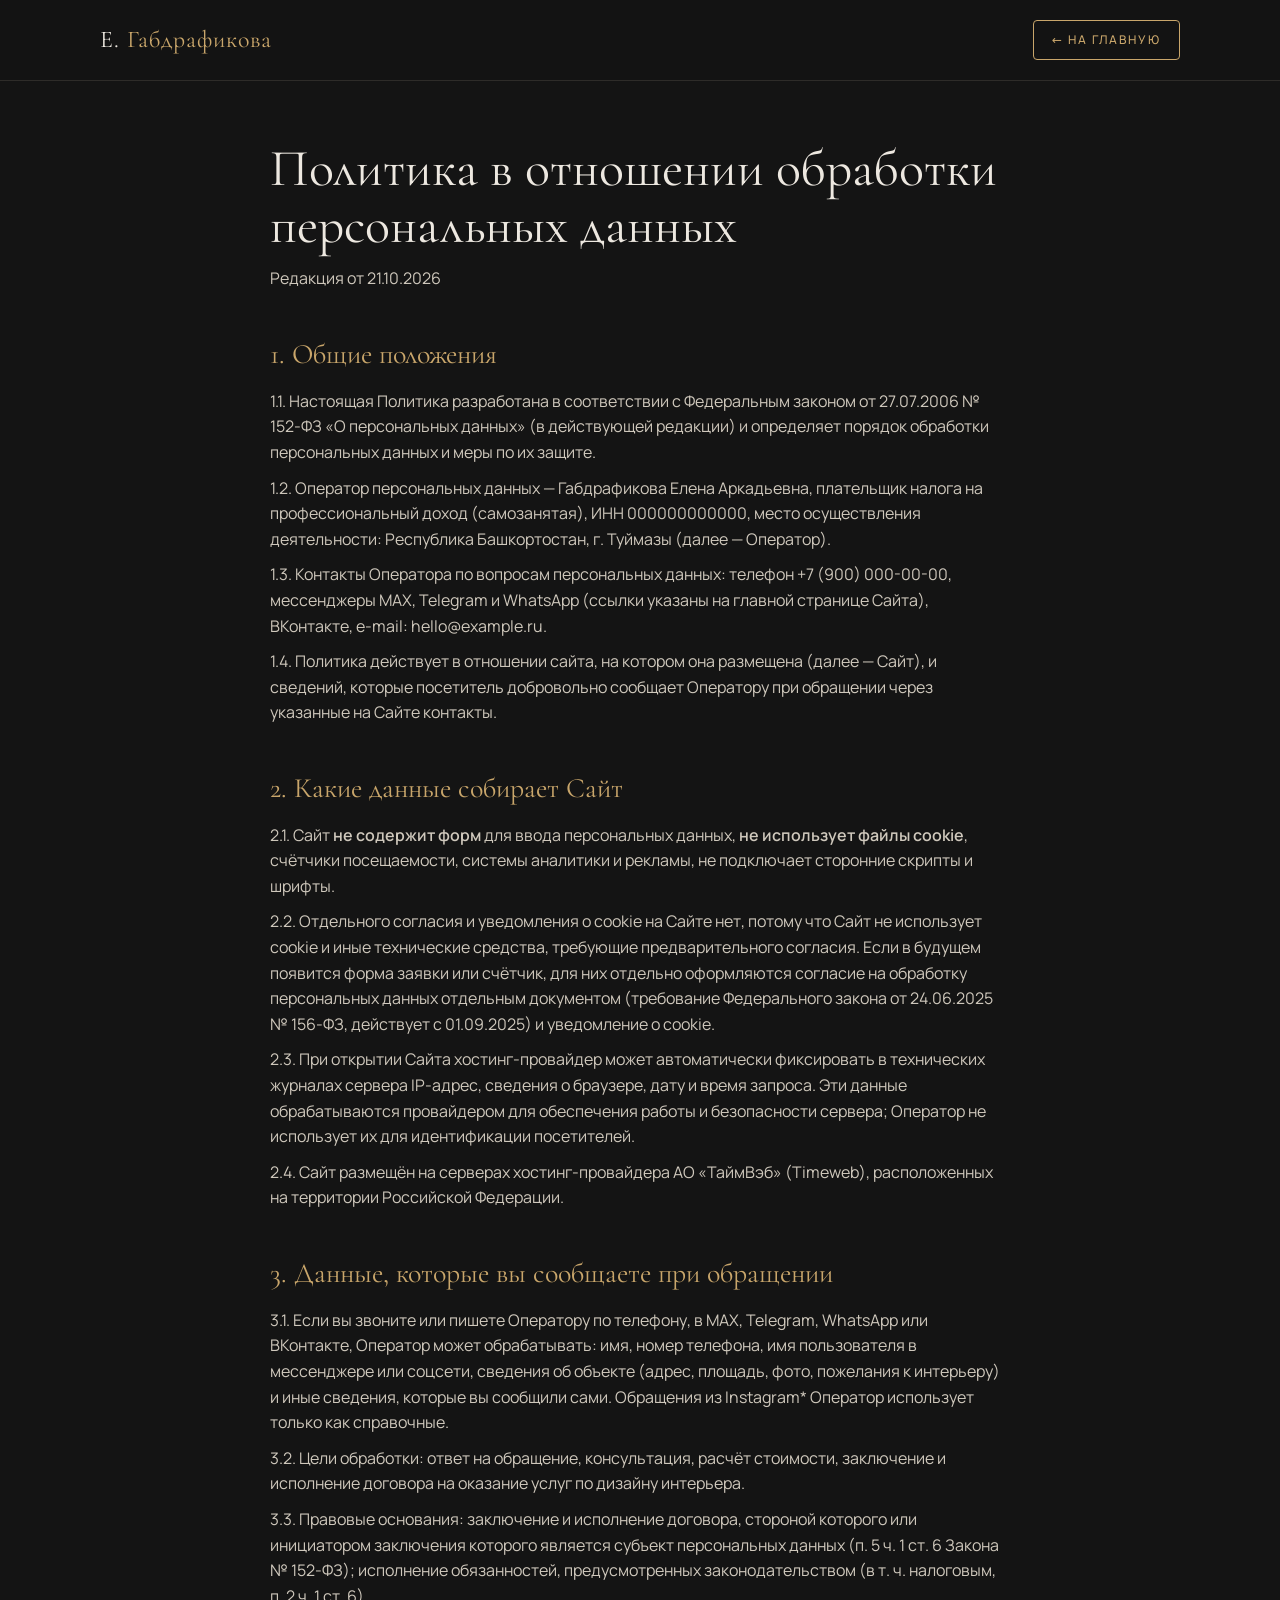
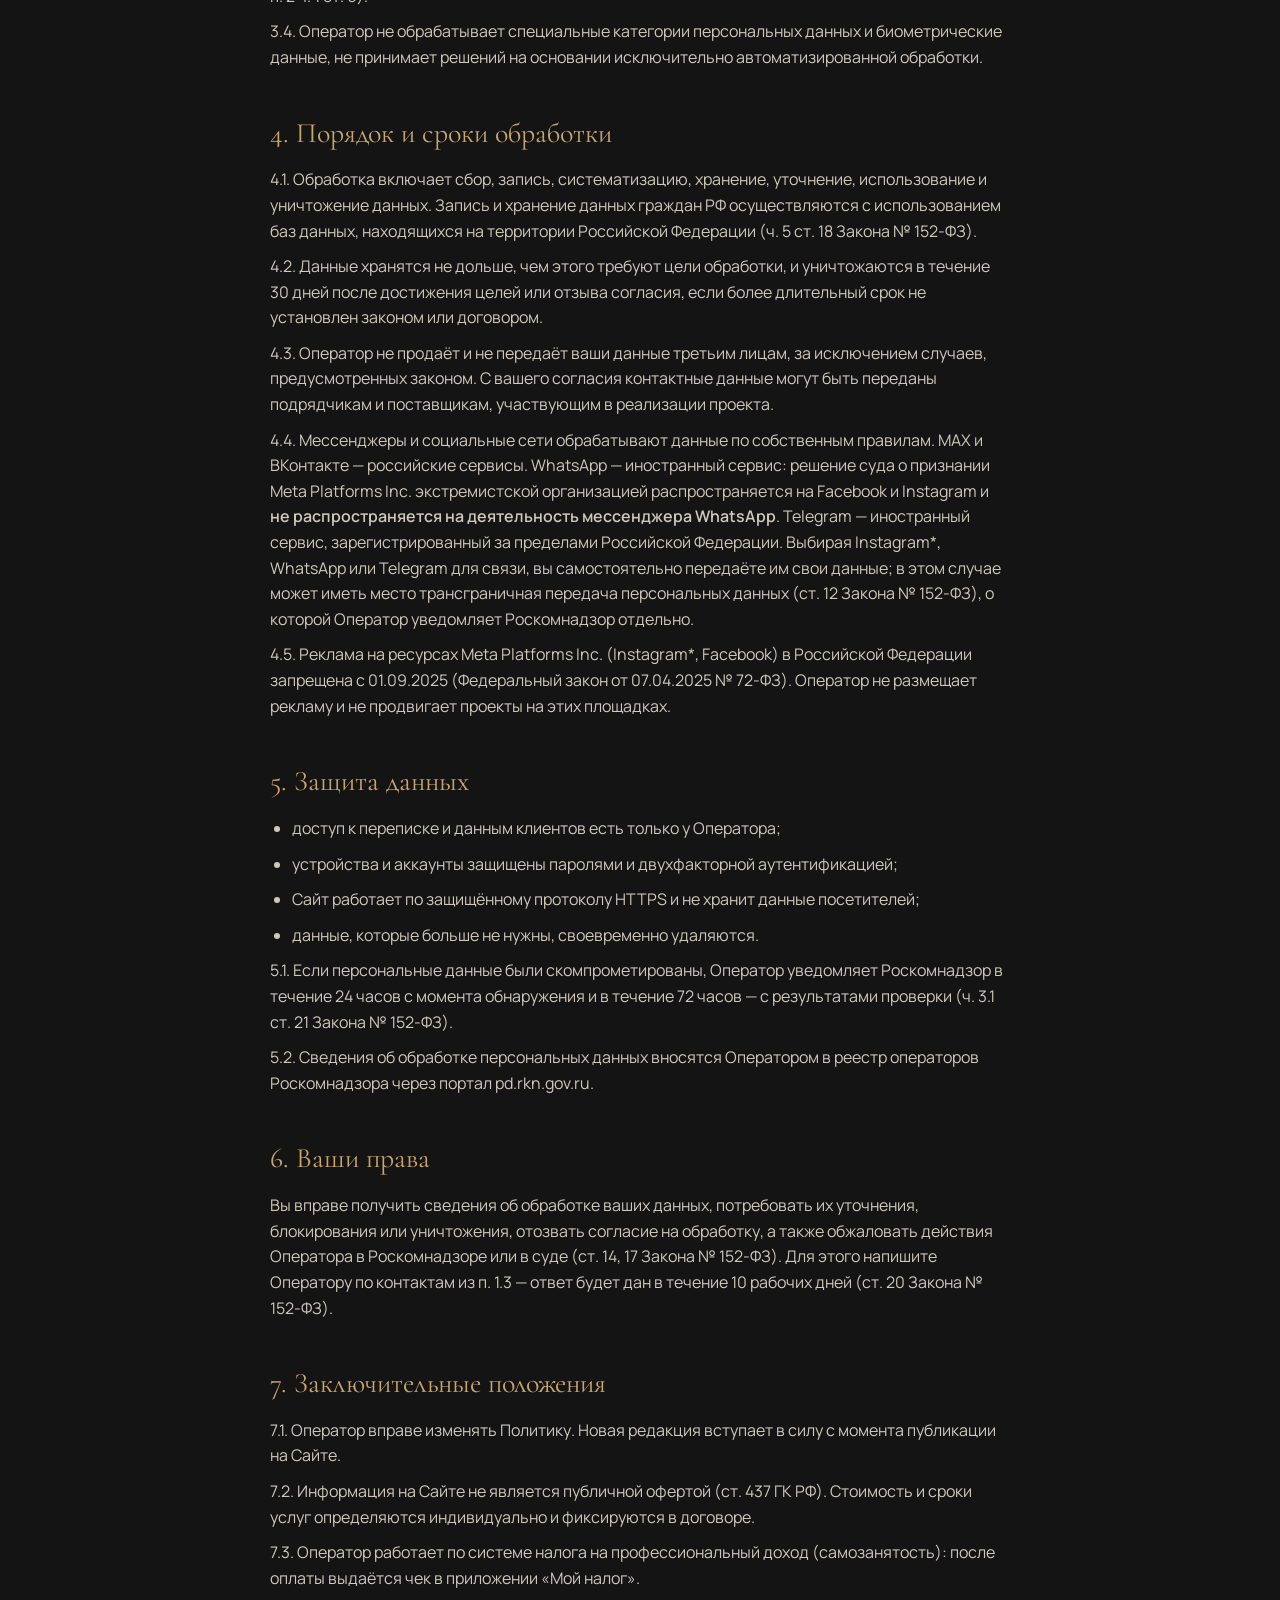
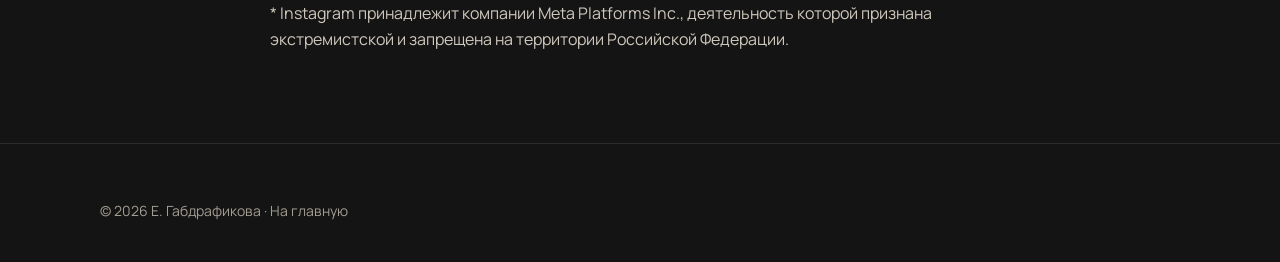
==== privacy.html @ 751b5eea "Add files via upload" ====
<!doctype html>
<html lang="ru">
<head>
<meta charset="utf-8">
<meta name="viewport" content="width=device-width, initial-scale=1">
<meta http-equiv="Content-Security-Policy" content="default-src 'none'; script-src 'self'; style-src 'self'; img-src 'self' data:; font-src 'self'; base-uri 'none'; form-action 'none'; upgrade-insecure-requests">
<meta name="referrer" content="strict-origin-when-cross-origin">
<meta name="color-scheme" content="dark">
<title>Политика обработки персональных данных — Е. Габдрафикова</title>
<meta name="robots" content="noindex, follow">
<link rel="icon" href="assets/img/favicon.svg" type="image/svg+xml">
<link rel="stylesheet" href="assets/css/fonts.css">
<link rel="stylesheet" href="assets/css/style.css">
<script src="assets/js/year.js" defer></script>
</head>
<body>
<header class="header is-scrolled">
  <div class="container header__in">
    <a class="logo" href="index.html">Е. <span>Габдрафикова</span></a>
    <a class="btn btn--sm" href="index.html">← На главную</a>
  </div>
</header>
<main class="doc">
<div class="container">
<!-- ЗАМЕНИТЬ: ИНН, телефон, e-mail и дату редакции. Ссылки на мессенджеры приведены на главной странице
     Сайта — здесь их дублировать не нужно. Перед публикацией рекомендуется показать текст юристу. -->
<h1>Политика в отношении обработки персональных данных</h1>
<p class="muted">Редакция от 21.10.2026</p>

<h2>1. Общие положения</h2>
<p>1.1. Настоящая Политика разработана в соответствии с Федеральным законом от 27.07.2006 № 152-ФЗ «О персональных данных» (в действующей редакции) и определяет порядок обработки персональных данных и меры по их защите.</p>
<p>1.2. Оператор персональных данных — Габдрафикова Елена Аркадьевна, плательщик налога на профессиональный доход (самозанятая), ИНН 000000000000, место осуществления деятельности: Республика Башкортостан, г. Туймазы (далее — Оператор).</p>
<p>1.3. Контакты Оператора по вопросам персональных данных: телефон +7 (900) 000-00-00, мессенджеры MAX, Telegram и WhatsApp (ссылки указаны на главной странице Сайта), ВКонтакте, e-mail: hello@example.ru.</p>
<p>1.4. Политика действует в отношении сайта, на котором она размещена (далее — Сайт), и сведений, которые посетитель добровольно сообщает Оператору при обращении через указанные на Сайте контакты.</p>

<h2>2. Какие данные собирает Сайт</h2>
<p>2.1. Сайт <b>не содержит форм</b> для ввода персональных данных, <b>не использует файлы cookie</b>, счётчики посещаемости, системы аналитики и рекламы, не подключает сторонние скрипты и шрифты.</p>
<p>2.2. Отдельного согласия и уведомления о cookie на Сайте нет, потому что Сайт не использует cookie и иные технические средства, требующие предварительного согласия. Если в будущем появится форма заявки или счётчик, для них отдельно оформляются согласие на обработку персональных данных отдельным документом (требование Федерального закона от 24.06.2025 № 156-ФЗ, действует с 01.09.2025) и уведомление о cookie.</p>
<p>2.3. При открытии Сайта хостинг-провайдер может автоматически фиксировать в технических журналах сервера IP-адрес, сведения о браузере, дату и время запроса. Эти данные обрабатываются провайдером для обеспечения работы и безопасности сервера; Оператор не использует их для идентификации посетителей.</p>
<!-- Хостинг-провайдер. Если смените хостинг — замените название. -->
<p>2.4. Сайт размещён на серверах хостинг-провайдера АО «ТаймВэб» (Timeweb), расположенных на территории Российской Федерации.</p>

<h2>3. Данные, которые вы сообщаете при обращении</h2>
<p>3.1. Если вы звоните или пишете Оператору по телефону, в MAX, Telegram, WhatsApp или ВКонтакте, Оператор может обрабатывать: имя, номер телефона, имя пользователя в мессенджере или соцсети, сведения об объекте (адрес, площадь, фото, пожелания к интерьеру) и иные сведения, которые вы сообщили сами. Обращения из Instagram* Оператор использует только как справочные.</p>
<p>3.2. Цели обработки: ответ на обращение, консультация, расчёт стоимости, заключение и исполнение договора на оказание услуг по дизайну интерьера.</p>
<p>3.3. Правовые основания: заключение и исполнение договора, стороной которого или инициатором заключения которого является субъект персональных данных (п. 5 ч. 1 ст. 6 Закона № 152-ФЗ); исполнение обязанностей, предусмотренных законодательством (в т. ч. налоговым, п. 2 ч. 1 ст. 6).</p>
<p>3.4. Оператор не обрабатывает специальные категории персональных данных и биометрические данные, не принимает решений на основании исключительно автоматизированной обработки.</p>

<h2>4. Порядок и сроки обработки</h2>
<p>4.1. Обработка включает сбор, запись, систематизацию, хранение, уточнение, использование и уничтожение данных. Запись и хранение данных граждан РФ осуществляются с использованием баз данных, находящихся на территории Российской Федерации (ч. 5 ст. 18 Закона № 152-ФЗ).</p>
<p>4.2. Данные хранятся не дольше, чем этого требуют цели обработки, и уничтожаются в течение 30 дней после достижения целей или отзыва согласия, если более длительный срок не установлен законом или договором.</p>
<p>4.3. Оператор не продаёт и не передаёт ваши данные третьим лицам, за исключением случаев, предусмотренных законом. С вашего согласия контактные данные могут быть переданы подрядчикам и поставщикам, участвующим в реализации проекта.</p>
<p>4.4. Мессенджеры и социальные сети обрабатывают данные по собственным правилам. MAX и ВКонтакте — российские сервисы. WhatsApp — иностранный сервис: решение суда о признании Meta Platforms Inc. экстремистской организацией распространяется на Facebook и Instagram и <b>не распространяется на деятельность мессенджера WhatsApp</b>. Telegram — иностранный сервис, зарегистрированный за пределами Российской Федерации. Выбирая Instagram*, WhatsApp или Telegram для связи, вы самостоятельно передаёте им свои данные; в этом случае может иметь место трансграничная передача персональных данных (ст. 12 Закона № 152-ФЗ), о которой Оператор уведомляет Роскомнадзор отдельно.</p>
<p>4.5. Реклама на ресурсах Meta Platforms Inc. (Instagram*, Facebook) в Российской Федерации запрещена с 01.09.2025 (Федеральный закон от 07.04.2025 № 72-ФЗ). Оператор не размещает рекламу и не продвигает проекты на этих площадках.</p>

<h2>5. Защита данных</h2>
<ul>
<li>доступ к переписке и данным клиентов есть только у Оператора;</li>
<li>устройства и аккаунты защищены паролями и двухфакторной аутентификацией;</li>
<li>Сайт работает по защищённому протоколу HTTPS и не хранит данные посетителей;</li>
<li>данные, которые больше не нужны, своевременно удаляются.</li>
</ul>
<p>5.1. Если персональные данные были скомпрометированы, Оператор уведомляет Роскомнадзор в течение 24 часов с момента обнаружения и в течение 72 часов — с результатами проверки (ч. 3.1 ст. 21 Закона № 152-ФЗ).</p>
<p>5.2. Сведения об обработке персональных данных вносятся Оператором в реестр операторов Роскомнадзора через портал pd.rkn.gov.ru.</p>

<h2>6. Ваши права</h2>
<p>Вы вправе получить сведения об обработке ваших данных, потребовать их уточнения, блокирования или уничтожения, отозвать согласие на обработку, а также обжаловать действия Оператора в Роскомнадзоре или в суде (ст. 14, 17 Закона № 152-ФЗ). Для этого напишите Оператору по контактам из п. 1.3 — ответ будет дан в течение 10 рабочих дней (ст. 20 Закона № 152-ФЗ).</p>

<h2>7. Заключительные положения</h2>
<p>7.1. Оператор вправе изменять Политику. Новая редакция вступает в силу с момента публикации на Сайте.</p>
<p>7.2. Информация на Сайте не является публичной офертой (ст. 437 ГК РФ). Стоимость и сроки услуг определяются индивидуально и фиксируются в договоре.</p>
<p>7.3. Оператор работает по системе налога на профессиональный доход (самозанятость): после оплаты выдаётся чек в приложении «Мой налог».</p>
<p class="muted">* Instagram принадлежит компании Meta Platforms Inc., деятельность которой признана экстремистской и запрещена на территории Российской Федерации.</p>
</div>
</main>
<footer class="footer"><div class="container"><p>© <span id="year">2026</span> Е. Габдрафикова · <a href="index.html">На главную</a></p></div></footer>
</body>
</html>
---- assets/css/fonts.css ----
/* Шрифты размещены локально: без запросов к Google Fonts (нет передачи IP посетителей за рубеж). Лицензия SIL OFL 1.1 */
@font-face{font-family:"Manrope";font-style:normal;font-weight:400;font-display:swap;src:url(../fonts/manrope-cyrillic-400-normal.woff2) format("woff2");unicode-range:U+0301,U+0400-045F,U+0490-0491,U+04B0-04B1,U+2116}
@font-face{font-family:"Manrope";font-style:normal;font-weight:400;font-display:swap;src:url(../fonts/manrope-latin-400-normal.woff2) format("woff2");unicode-range:U+0000-00FF,U+0131,U+0152-0153,U+02BB-02BC,U+02C6,U+02DA,U+02DC,U+2000-206F,U+20AC,U+2122,U+2191,U+2193,U+2212,U+2215,U+FEFF,U+FFFD}
@font-face{font-family:"Manrope";font-style:normal;font-weight:500;font-display:swap;src:url(../fonts/manrope-cyrillic-500-normal.woff2) format("woff2");unicode-range:U+0301,U+0400-045F,U+0490-0491,U+04B0-04B1,U+2116}
@font-face{font-family:"Manrope";font-style:normal;font-weight:500;font-display:swap;src:url(../fonts/manrope-latin-500-normal.woff2) format("woff2");unicode-range:U+0000-00FF,U+0131,U+0152-0153,U+02BB-02BC,U+02C6,U+02DA,U+02DC,U+2000-206F,U+20AC,U+2122,U+2191,U+2193,U+2212,U+2215,U+FEFF,U+FFFD}
@font-face{font-family:"Manrope";font-style:normal;font-weight:600;font-display:swap;src:url(../fonts/manrope-cyrillic-600-normal.woff2) format("woff2");unicode-range:U+0301,U+0400-045F,U+0490-0491,U+04B0-04B1,U+2116}
@font-face{font-family:"Manrope";font-style:normal;font-weight:600;font-display:swap;src:url(../fonts/manrope-latin-600-normal.woff2) format("woff2");unicode-range:U+0000-00FF,U+0131,U+0152-0153,U+02BB-02BC,U+02C6,U+02DA,U+02DC,U+2000-206F,U+20AC,U+2122,U+2191,U+2193,U+2212,U+2215,U+FEFF,U+FFFD}
@font-face{font-family:"Cormorant Garamond";font-style:normal;font-weight:400;font-display:swap;src:url(../fonts/cormorant-garamond-cyrillic-400-normal.woff2) format("woff2");unicode-range:U+0301,U+0400-045F,U+0490-0491,U+04B0-04B1,U+2116}
@font-face{font-family:"Cormorant Garamond";font-style:normal;font-weight:400;font-display:swap;src:url(../fonts/cormorant-garamond-latin-400-normal.woff2) format("woff2");unicode-range:U+0000-00FF,U+0131,U+0152-0153,U+02BB-02BC,U+02C6,U+02DA,U+02DC,U+2000-206F,U+20AC,U+2122,U+2191,U+2193,U+2212,U+2215,U+FEFF,U+FFFD}
@font-face{font-family:"Cormorant Garamond";font-style:italic;font-weight:400;font-display:swap;src:url(../fonts/cormorant-garamond-cyrillic-400-italic.woff2) format("woff2");unicode-range:U+0301,U+0400-045F,U+0490-0491,U+04B0-04B1,U+2116}
@font-face{font-family:"Cormorant Garamond";font-style:italic;font-weight:400;font-display:swap;src:url(../fonts/cormorant-garamond-latin-400-italic.woff2) format("woff2");unicode-range:U+0000-00FF,U+0131,U+0152-0153,U+02BB-02BC,U+02C6,U+02DA,U+02DC,U+2000-206F,U+20AC,U+2122,U+2191,U+2193,U+2212,U+2215,U+FEFF,U+FFFD}
@font-face{font-family:"Cormorant Garamond";font-style:normal;font-weight:500;font-display:swap;src:url(../fonts/cormorant-garamond-cyrillic-500-normal.woff2) format("woff2");unicode-range:U+0301,U+0400-045F,U+0490-0491,U+04B0-04B1,U+2116}
@font-face{font-family:"Cormorant Garamond";font-style:normal;font-weight:500;font-display:swap;src:url(../fonts/cormorant-garamond-latin-500-normal.woff2) format("woff2");unicode-range:U+0000-00FF,U+0131,U+0152-0153,U+02BB-02BC,U+02C6,U+02DA,U+02DC,U+2000-206F,U+20AC,U+2122,U+2191,U+2193,U+2212,U+2215,U+FEFF,U+FFFD}
---- assets/css/style.css ----
/* ==========================================================
   Е. Габдрафикова — дизайн интерьеров. Тема «Графит»
   ========================================================== */
:root{
  --bg:#141414; --surface:#1C1B19; --surface-2:#232220; --line:#2E2C29; --line-2:#3A3631;
  --text:#EDE8E0; --muted:#A39D92; --soft:#CFC8BC;
  --gold:#C9A66B; --gold-2:#D9BC88;
  --serif:"Cormorant Garamond",Georgia,"Times New Roman",serif;
  --sans:"Manrope",system-ui,-apple-system,"Segoe UI",Roboto,Arial,sans-serif;
  --container:1160px; --gutter:40px; --radius:4px;
}
*,*::before,*::after{box-sizing:border-box}
html{scroll-behavior:smooth;-webkit-text-size-adjust:100%}
body{margin:0;background:var(--bg);color:var(--text);font:16px/1.6 var(--sans);-webkit-font-smoothing:antialiased}
img{display:block;max-width:100%;height:auto}
a{color:inherit;text-decoration:none}
button{font:inherit;color:inherit;cursor:pointer}
h1,h2,h3,h4,p,ul,ol,figure{margin:0;padding:0}
ul{list-style:none}
:focus-visible{outline:2px solid var(--gold);outline-offset:3px}
.visually-hidden{position:absolute!important;width:1px;height:1px;overflow:hidden;clip:rect(0 0 0 0);white-space:nowrap}
.skip{position:absolute;left:16px;top:-60px;background:var(--gold);color:var(--bg);padding:10px 16px;z-index:200}
.skip:focus{top:16px}
.container{max-width:var(--container);margin:0 auto;padding:0 var(--gutter)}
.section{padding:112px 0}
.section--tight{padding-top:0}
.section--alt{background:var(--surface)}
.kicker{font-size:13px;letter-spacing:.22em;text-transform:uppercase;color:var(--gold);margin-bottom:18px;display:block}
.h2{font-family:var(--serif);font-weight:400;font-size:clamp(34px,4.4vw,52px);line-height:1.08;margin-bottom:48px}
.h2 em{font-style:italic;color:var(--gold)}
.lead{color:var(--soft);max-width:560px}
.muted{color:var(--muted)}
.gold{color:var(--gold)}

/* Кнопки */
.btn{display:inline-flex;align-items:center;justify-content:center;gap:10px;min-height:48px;padding:12px 30px;border:1px solid var(--gold);background:transparent;color:var(--gold);font-size:13px;font-weight:500;letter-spacing:.16em;text-transform:uppercase;border-radius:var(--radius);transition:background .25s,color .25s,border-color .25s,transform .15s;white-space:nowrap}
.btn:hover{background:var(--gold);color:var(--bg)}
.btn:active{transform:translateY(1px) scale(.985)}
.btn--fill{background:var(--gold);color:var(--bg)}
.btn--fill:hover{background:var(--gold-2);border-color:var(--gold-2)}
.btn--ghost{border-color:var(--line-2);color:var(--text)}
.btn--ghost:hover{border-color:var(--gold);background:transparent;color:var(--gold)}
/* Второстепенная кнопка на тёмном фоне: рамка золотая, при наведении заливка */
.btn--outline{border-color:var(--gold);color:var(--text)}
.btn--outline:hover{background:var(--gold);border-color:var(--gold);color:var(--bg)}
.btn--sm{min-height:40px;padding:8px 18px;font-size:12px}

/* Шапка */
.header{position:fixed;inset:0 0 auto;z-index:100;transition:background .3s,border-color .3s;border-bottom:1px solid transparent}
.header.is-scrolled{background:rgba(20,20,20,.94);border-color:var(--line)}
.header__in{display:flex;align-items:center;justify-content:space-between;height:80px;gap:24px}
.logo{font-family:var(--serif);font-size:24px;letter-spacing:.04em;white-space:nowrap}
.logo span{color:var(--gold)}
.nav{display:flex;gap:30px;font-size:13px;letter-spacing:.14em;text-transform:uppercase;color:var(--soft)}
.nav a{padding:8px 0;transition:color .2s;white-space:nowrap}
.nav a:hover{color:var(--gold)}
/* Узкий десктоп: шесть пунктов не помещаются в строку — уплотняем,
   пока на 960px не включается бургер */
@media (min-width:961px) and (max-width:1100px){
  .logo{font-size:22px}
  .nav{gap:16px;font-size:12px;letter-spacing:.1em}
  .header__in{gap:16px}
}
/* 961–1024px: кнопка «Связаться» не помещается рядом с меню —
   её роль выполняет пункт «Контакты» */
@media (min-width:961px) and (max-width:1024px){
  .header__cta{display:none}
}
.burger{display:none;width:48px;height:48px;border:1px solid var(--line-2);background:transparent;border-radius:var(--radius);position:relative}
.burger span{position:absolute;left:13px;right:13px;height:1px;background:var(--text);transition:transform .25s,opacity .25s}
.burger span:nth-child(1){top:17px}.burger span:nth-child(2){top:23px}.burger span:nth-child(3){top:29px}
.burger[aria-expanded="true"] span:nth-child(1){transform:translateY(6px) rotate(45deg)}
.burger[aria-expanded="true"] span:nth-child(2){opacity:0}
.burger[aria-expanded="true"] span:nth-child(3){transform:translateY(-6px) rotate(-45deg)}

/* Первый экран */
.hero{min-height:100vh;min-height:100svh;display:flex;align-items:center;padding:120px 0 80px;background:linear-gradient(180deg,rgba(14,14,14,.88) 0%,rgba(14,14,14,0) 28%),linear-gradient(90deg,rgba(14,14,14,.94) 0%,rgba(14,14,14,.62) 52%,rgba(14,14,14,.18) 100%),url(../img/hero.jpg) center/cover no-repeat}
.hero__box{max-width:640px}
.hero h1{font-family:var(--serif);font-weight:400;font-size:clamp(42px,6vw,72px);line-height:1.04}
.hero h1 em{color:var(--gold)}
.hero p{margin:28px 0 40px;color:var(--soft);font-size:17px;max-width:540px}
.hero__actions{display:flex;flex-wrap:wrap;gap:16px}

.stats{display:grid;grid-template-columns:repeat(4,1fr);border-bottom:1px solid var(--line)}
.stats li{padding:36px 28px;border-right:1px solid var(--line)}
.stats li:last-child{border-right:0}
.stats b{display:block;font-family:var(--serif);font-weight:400;font-size:40px;line-height:1.1;color:var(--gold)}
.stats span{font-size:14px;color:var(--muted)}

/* Обо мне */
.about{display:grid;grid-template-columns:5fr 6fr;gap:80px;align-items:center}
.about__photo{position:relative}
.about__photo img,.about__photo video{width:100%;height:auto;aspect-ratio:3/4;object-fit:cover;display:block}
.about__photo::after{content:"";position:absolute;inset:24px -24px -24px 24px;border:1px solid var(--gold);z-index:-1;opacity:.5}
.about p{color:var(--soft)}
.about p+p{margin-top:16px}
.quote{font-family:var(--serif);font-style:italic;font-size:26px;line-height:1.35;color:var(--text);border-left:1px solid var(--gold);padding-left:24px;margin:32px 0}
.geo{display:flex;flex-wrap:wrap;gap:8px;margin-top:28px}
.geo li{border:1px solid var(--line-2);padding:6px 14px;font-size:14px;color:var(--soft);border-radius:999px}

/* Услуги */
.services{display:grid;grid-template-columns:repeat(3,1fr);border:1px solid var(--line)}
.service{padding:44px 34px;border-right:1px solid var(--line);display:flex;flex-direction:column;min-width:0}
.service:last-child{border-right:0}
.service--accent{background:var(--surface-2)}
.service__num{font-family:var(--serif);font-size:22px;color:var(--gold)}
.service h3{font-family:var(--serif);font-weight:400;font-size:32px;line-height:1.1;margin:10px 0 8px}
.service__sub{font-size:14px;color:var(--muted);margin-bottom:24px}
.service ul{flex:1;margin-bottom:32px}
.service li{padding:12px 0;border-bottom:1px solid var(--line);font-size:15px;color:var(--soft);display:flex;gap:12px}
.service li::before{content:"—";color:var(--gold)}
.price-note{margin-top:28px;display:flex;align-items:center;gap:16px;color:var(--muted);font-size:15px}
.price-note::before{content:"";width:40px;height:1px;background:var(--gold)}

/* Этапы */
.steps{display:grid;grid-template-columns:repeat(7,1fr);gap:0;counter-reset:s;position:relative}
.steps::before{content:"";position:absolute;left:0;right:0;top:27px;height:1px;background:var(--line-2)}
.step{position:relative;padding-right:16px}
.step__dot{width:56px;height:56px;border:1px solid var(--gold);border-radius:50%;display:grid;place-items:center;font-family:var(--serif);font-size:22px;color:var(--gold);background:var(--bg);position:relative}
.section--alt .step__dot{background:var(--surface)}
.step h3{font-family:var(--serif);font-weight:400;font-size:22px;line-height:1.15;margin:20px 0 8px}
.step p{font-size:14px;color:var(--muted)}

/* Портфолио */
.filters{display:flex;flex-wrap:wrap;gap:10px;margin:-16px 0 40px}
.filters[hidden]{display:none}
.chip{min-height:44px;padding:8px 18px;border:1px solid var(--line-2);background:transparent;border-radius:999px;font-size:14px;color:var(--soft);transition:all .2s}
.chip:hover{border-color:var(--gold);color:var(--gold)}
.chip[aria-pressed="true"]{background:var(--gold);border-color:var(--gold);color:var(--bg)}
.grid{display:grid;grid-template-columns:repeat(3,1fr);gap:24px}
.card{background:none;border:0;padding:0;text-align:left;display:block;width:100%}
.card__img{position:relative;overflow:hidden;aspect-ratio:4/5;background:var(--surface)}
.card__img img{width:100%;height:100%;object-fit:cover;transition:transform .6s ease,filter .4s}
.card:hover .card__img img{transform:scale(1.04);filter:brightness(.85)}
.card__tag{position:absolute;left:14px;top:14px;background:rgba(20,20,20,.82);color:var(--gold);font-size:12px;letter-spacing:.12em;text-transform:uppercase;padding:6px 10px}
.card__body{padding:16px 0 4px;display:flex;justify-content:space-between;gap:12px;align-items:baseline}
.card__title{font-family:var(--serif);font-size:24px;line-height:1.2}
.card__meta{font-size:13px;color:var(--muted);white-space:nowrap}
.empty{color:var(--muted);padding:32px 0}

/* Модальное окно проекта */
.modal{width:min(1100px,calc(100% - 32px));max-height:calc(100% - 32px);padding:0;border:1px solid var(--line-2);background:var(--surface);color:var(--text);border-radius:var(--radius)}
.modal::backdrop{background:rgba(0,0,0,.78)}
.modal__in{display:grid;grid-template-columns:1.4fr 1fr;height:min(calc(100vh - 34px),780px);overflow:hidden}
.modal__gallery{position:relative;background:#0E0E0E;display:flex;flex-direction:column;min-height:0;min-width:0}
.modal__main{position:relative;flex:1;min-height:0;overflow:hidden;touch-action:pan-y}
.modal__main img{position:absolute;inset:0;width:100%;height:100%;max-width:none;max-height:none;object-fit:contain}
.modal__main img.is-next{animation:modalImgNext .22s cubic-bezier(.22,.61,.36,1)}
.modal__main img.is-prev{animation:modalImgPrev .22s cubic-bezier(.22,.61,.36,1)}
@keyframes modalImgNext{from{opacity:.35;transform:translateX(18px)}to{opacity:1;transform:none}}
@keyframes modalImgPrev{from{opacity:.35;transform:translateX(-18px)}to{opacity:1;transform:none}}
.modal__thumbs{display:flex;gap:8px;padding:10px;overflow-x:auto;scrollbar-width:none}
.modal__thumbs::-webkit-scrollbar{display:none}
.modal__thumbs button{flex:0 0 72px;height:56px;padding:0;border:1px solid transparent;background:none;opacity:.6}
.modal__thumbs button[aria-current="true"]{border-color:var(--gold);opacity:1}
.modal__thumbs img{width:100%;height:100%;object-fit:cover}
.modal__nav{position:absolute;top:calc(50% - 40px);width:48px;height:48px;border:1px solid var(--line-2);background:rgba(20,20,20,.75);border-radius:50%;font-size:20px;display:grid;place-items:center}
.modal__nav--prev{left:12px}.modal__nav--next{right:12px}
.modal__info{padding:44px 36px;overflow-y:auto;min-width:0}
.modal__info h3{font-family:var(--serif);font-weight:400;font-size:36px;line-height:1.1;margin-bottom:20px}
.facts{display:grid;grid-template-columns:1fr 1fr;gap:16px;padding:20px 0;border-top:1px solid var(--line);border-bottom:1px solid var(--line);margin-bottom:24px}
.facts dt{font-size:12px;letter-spacing:.14em;text-transform:uppercase;color:var(--muted)}
.facts dd{margin:4px 0 0;font-family:var(--serif);font-size:20px}
.modal__info h4{font-size:12px;letter-spacing:.16em;text-transform:uppercase;color:var(--gold);margin:20px 0 8px}
.modal__info p{color:var(--soft);font-size:15px}
.modal__close{position:absolute;right:12px;top:12px;width:44px;height:44px;border:1px solid var(--line-2);background:var(--surface);border-radius:50%;font-size:20px;z-index:2}

/* До / после */
.compare{position:relative;max-width:900px;margin:0 auto;aspect-ratio:928/1152;max-height:80vh;overflow:hidden;user-select:none;--pos:50%}
.compare img{position:absolute;inset:0;width:100%;height:100%;object-fit:cover}
.compare__after{clip-path:inset(0 0 0 var(--pos))}
.compare__line{position:absolute;top:0;bottom:0;left:var(--pos);width:2px;background:var(--gold);transform:translateX(-1px);pointer-events:none}
.compare__line::after{content:"⟷";position:absolute;top:50%;left:50%;transform:translate(-50%,-50%);width:52px;height:52px;border-radius:50%;background:var(--gold);color:var(--bg);display:grid;place-items:center;font-size:20px}
.compare__range{position:absolute;inset:0;width:100%;height:100%;opacity:0;cursor:ew-resize;margin:0}
.compare__label{position:absolute;bottom:16px;background:rgba(20,20,20,.82);padding:6px 12px;font-size:12px;letter-spacing:.14em;text-transform:uppercase;pointer-events:none}
.compare__label--before{left:16px}.compare__label--after{right:16px;color:var(--gold)}
.compare-wrap{display:grid;grid-template-columns:1fr 1.3fr;gap:64px;align-items:center}
.compare-wrap .compare{margin:0;max-height:none}

/* Палитра (используется блоком «Тренды 2026») */
.palette{display:grid;grid-template-columns:repeat(5,1fr);gap:8px}
.swatch__c{height:64px;border:1px solid var(--line-2);border-radius:var(--radius)}
.swatch__n{font-size:13px;margin-top:6px;line-height:1.3}
.swatch__h{font-size:12px;color:var(--muted)}

/* Отзывы */
.slider{position:relative}
.slider__track{display:grid;grid-auto-flow:column;grid-auto-columns:calc((100% - 48px)/3);gap:24px;overflow-x:auto;scroll-snap-type:x mandatory;scrollbar-width:none;padding-bottom:4px}
.slider__track::-webkit-scrollbar{display:none}
.review{scroll-snap-align:start;border:1px solid var(--line);padding:36px 32px;display:flex;flex-direction:column;background:var(--bg)}
.review__q{font-family:var(--serif);font-size:56px;line-height:.6;color:var(--gold);height:28px}
.review p{color:var(--soft);font-size:15px;flex:1;margin:12px 0 24px}
.review b{font-weight:500;display:block}
.review small{color:var(--muted);font-size:13px}
.demo{display:inline-block;font-size:11px;letter-spacing:.12em;text-transform:uppercase;color:var(--bg);background:var(--muted);padding:2px 8px;margin-bottom:14px;align-self:flex-start}
.slider__ctrl{display:flex;gap:10px;justify-content:flex-end;margin-top:24px}
.slider__ctrl button{width:48px;height:48px;border:1px solid var(--line-2);background:none;border-radius:50%;font-size:18px}
.slider__ctrl button:hover{border-color:var(--gold);color:var(--gold)}

/* FAQ */
.faq{max-width:860px}
.faq details{border-bottom:1px solid var(--line)}
.faq summary{list-style:none;cursor:pointer;display:flex;justify-content:space-between;gap:24px;padding:26px 0;font-family:var(--serif);font-size:26px;line-height:1.25}
.faq summary::-webkit-details-marker{display:none}
.faq summary::after{content:"+";color:var(--gold);font-family:var(--sans);font-weight:300;transition:transform .25s}
.faq details[open] summary::after{transform:rotate(45deg)}
.faq details p{padding:0 0 26px;color:var(--soft);max-width:720px}
/* Обёртка ответа — её высоту анимируем при раскрытии */
.faq__body{overflow:hidden}
/* При закрытии крестик возвращается в «+» сразу, а не в конце анимации */
.faq details.is-closing summary::after{transform:rotate(0deg)}

/* Контакты */
.contacts{display:grid;grid-template-columns:1.1fr 1fr;gap:64px;align-items:start}
.contact-list li{border-bottom:1px solid var(--line)}
.contact-list a,.contact-list .row{display:flex;justify-content:space-between;align-items:center;gap:16px;padding:22px 0;transition:color .2s}
.contact-list a:hover{color:var(--gold)}
.contact-list .lbl{font-size:12px;letter-spacing:.16em;text-transform:uppercase;color:var(--muted);display:block;margin-bottom:2px}
.contact-list .val{font-family:var(--serif);font-size:28px;line-height:1.2}
.contact-list .arr{color:var(--gold);font-size:22px}
.note{font-size:13px;color:var(--muted);margin-top:16px}
.copy{border:1px solid var(--line-2);background:none;border-radius:var(--radius);min-height:40px;padding:6px 14px;font-size:13px;color:var(--soft)}
.copy:hover{border-color:var(--gold);color:var(--gold)}

/* Подвал */
.footer{border-top:1px solid var(--line);padding:56px 0 40px;font-size:14px;color:var(--muted)}
.footer__top{display:flex;justify-content:space-between;gap:32px;flex-wrap:wrap;margin-bottom:32px}
.footer__links{display:flex;gap:24px;flex-wrap:wrap}
.footer__links a{text-decoration:underline;text-underline-offset:4px}
.footer__links a:hover{color:var(--gold)}
.footer__legal{display:grid;gap:8px;font-size:13px;line-height:1.55;border-top:1px solid var(--line);padding-top:24px}

/* Плавающая кнопка */
/* Контейнер не должен ловить клики пустой областью вокруг кнопок:
   иначе он перекрывает кнопку «Наверх» и ссылки под ним */
.fab{position:fixed;right:24px;bottom:24px;z-index:90;display:flex;flex-direction:column;align-items:flex-end;gap:10px;pointer-events:none}
.fab__btn{pointer-events:auto;width:60px;height:60px;border-radius:50%;background:var(--gold);color:var(--bg);border:0;display:grid;place-items:center;box-shadow:0 6px 24px rgba(0,0,0,.4);transition:transform .3s ease,background .3s ease}
.fab__btn svg{width:26px;height:26px;transition:transform .3s ease}
/* При открытом меню облачко превращается в крестик */
.fab.is-open .fab__btn{transform:rotate(90deg);background:var(--surface-2);color:var(--gold)}
.fab.is-open .fab__btn svg{transform:rotate(90deg)}
.fab__menu{display:flex;flex-direction:column;gap:8px;align-items:flex-end;pointer-events:none}
/* Пункты появляются снизу вверх с задержкой — как по очереди */
.fab__menu a{background:var(--surface-2);border:1px solid var(--line-2);padding:12px 18px;border-radius:999px;font-size:14px;min-height:44px;display:flex;align-items:center;opacity:0;transform:translateY(10px) scale(.94);transition:opacity .22s ease,transform .22s ease,border-color .2s,color .2s}
.fab__menu a:hover{border-color:var(--gold);color:var(--gold)}
.fab.is-open{pointer-events:auto}
.fab.is-open .fab__menu{pointer-events:auto}
.fab.is-open .fab__menu a{opacity:1;transform:translateY(0) scale(1)}
/* Пункты появляются снизу вверх: ближний к кнопке — первым,
   каждый следующий выше — с нарастающей задержкой */
.fab.is-open .fab__menu a:nth-child(5){transition-delay:.05s}
.fab.is-open .fab__menu a:nth-child(4){transition-delay:.1s}
.fab.is-open .fab__menu a:nth-child(3){transition-delay:.15s}
.fab.is-open .fab__menu a:nth-child(2){transition-delay:.2s}
.fab.is-open .fab__menu a:nth-child(1){transition-delay:.25s}

/* Кнопка «Наверх» — по центру экрана, в том же стиле, что плавающая кнопка */
.to-top{position:fixed;right:24px;top:50%;z-index:89;width:56px;height:56px;margin-top:-28px;border-radius:50%;background:var(--gold);color:var(--bg);border:0;display:grid;place-items:center;box-shadow:0 6px 24px rgba(0,0,0,.4);opacity:0;visibility:hidden;pointer-events:none;transform:translateY(10px);transition:opacity .25s,transform .25s}
.to-top svg{width:24px;height:24px}
.to-top.is-visible{opacity:1;visibility:visible;pointer-events:auto;transform:translateY(0)}
.to-top.is-hidden{opacity:0;visibility:hidden;pointer-events:none}
.to-top:hover{background:var(--gold-2)}
.to-top:focus-visible{outline:2px solid var(--gold);outline-offset:3px}

/* Документ (политика) */
.doc{padding:140px 0 80px}
.doc .container{max-width:820px}
.doc h1{font-family:var(--serif);font-weight:400;font-size:clamp(34px,5vw,52px);line-height:1.1;margin-bottom:12px}
.doc h2{font-family:var(--serif);font-weight:400;font-size:28px;margin:40px 0 12px;color:var(--gold)}
.doc p,.doc li{color:var(--soft);margin-bottom:10px}
.doc ul{list-style:disc;padding-left:22px}
.doc a{color:var(--gold);text-decoration:underline;text-underline-offset:3px}

/* Появление при прокрутке (только при включённом JS) */
.js .reveal{opacity:0;transform:translateY(24px);transition:opacity .8s ease,transform .8s ease}
.js .reveal.is-in{opacity:1;transform:none}
@media (prefers-reduced-motion:reduce){html{scroll-behavior:auto}*,*::before,*::after{transition:none!important;animation:none!important}.js .reveal{opacity:1;transform:none}}

/* Адаптив */
@media (max-width:1100px){
  .steps{grid-template-columns:repeat(4,1fr);row-gap:40px}
  .steps::before{display:none}
}
@media (max-width:960px){
  :root{--gutter:24px}
  .section{padding:80px 0}
  .nav{position:fixed;inset:80px 0 auto;flex-direction:column;gap:0;background:rgba(20,20,20,.98);border-bottom:1px solid var(--line);padding:8px var(--gutter) 24px;opacity:0;visibility:hidden;pointer-events:none;transform:translateY(-12px);transition:opacity .26s ease,transform .26s ease,visibility 0s linear .26s;max-height:calc(100vh - 80px);max-height:calc(100dvh - 80px);overflow-y:auto;overscroll-behavior:contain}
  .nav.is-open{opacity:1;visibility:visible;pointer-events:auto;transform:translateY(0);transition:opacity .26s ease,transform .26s ease,visibility 0s}
  .nav a{padding:16px 0;border-bottom:1px solid var(--line);opacity:0;transform:translateY(-8px);transition:opacity .2s ease,transform .2s ease,color .2s}
  .nav.is-open a{opacity:1;transform:translateY(0)}
  /* Пункты меню появляются по очереди — каскад при открытии */
  .nav.is-open a:nth-child(1){transition-delay:.05s}
  .nav.is-open a:nth-child(2){transition-delay:.09s}
  .nav.is-open a:nth-child(3){transition-delay:.13s}
  .nav.is-open a:nth-child(4){transition-delay:.17s}
  .nav.is-open a:nth-child(5){transition-delay:.21s}
  .nav.is-open a:nth-child(6){transition-delay:.25s}
  /* Затемнение страницы под открытым меню */
  body::before{content:"";position:fixed;inset:80px 0 0;background:rgba(0,0,0,.55);opacity:0;visibility:hidden;pointer-events:none;z-index:98;transition:opacity .26s ease,visibility 0s linear .26s}
  body.menu-open::before{opacity:1;visibility:visible;pointer-events:auto;transition:opacity .26s ease,visibility 0s}
  /* Страница под меню не прокручивается */
  body.menu-open{overflow:hidden}
  .burger{display:block}
  .header__cta{display:none}
  .header{background:rgba(20,20,20,.94);border-color:var(--line)}
  .stats{grid-template-columns:1fr 1fr}
  .stats li:nth-child(2){border-right:0}
  .stats li:nth-child(-n+2){border-bottom:1px solid var(--line)}
  .about,.compare-wrap,.contacts{grid-template-columns:1fr;gap:48px}
  .about__photo{max-width:440px}
  .service{padding:32px 28px}
  .service h3{font-size:28px;overflow-wrap:break-word;hyphens:auto}
  .services{grid-template-columns:1fr}
  .service{border-right:0;border-bottom:1px solid var(--line)}
  .service:last-child{border-bottom:0}
  .grid{grid-template-columns:1fr 1fr}
  .slider__track{grid-auto-columns:calc((100% - 24px)/2)}
  .modal__in{display:block;height:min(calc(100vh - 34px),780px);overflow-y:auto}
  .modal__gallery{height:auto}
  .modal__main{flex:0 0 55vh;height:auto;min-height:0}
  .modal__info{overflow:visible}
}
@media (max-width:600px){
  :root{--gutter:20px}
  .hero{background:linear-gradient(180deg,rgba(14,14,14,.78) 0%,rgba(14,14,14,0) 26%),linear-gradient(180deg,rgba(14,14,14,.35) 0%,rgba(14,14,14,.88) 60%),url(../img/hero.jpg) 50% center/cover no-repeat;align-items:flex-end}
  .hero p{font-size:16px}
  .hero__actions .btn{width:100%}
  .stats li{padding:24px 16px}
  .stats b{font-size:30px}
  .steps{grid-template-columns:1fr 1fr}
  .grid{grid-template-columns:1fr}
  .palette{grid-template-columns:repeat(3,1fr)}
  .swatch__n,.swatch__h{overflow-wrap:anywhere}
  .slider__track{grid-auto-columns:88%}
  .faq summary{font-size:22px}
  .contact-list .val{font-size:22px}
  .facts{grid-template-columns:1fr 1fr}
  .modal__info{padding:28px 20px}
  .fab{right:16px;bottom:16px}
  .to-top{right:14px;width:48px;height:48px;margin-top:-24px}
  .to-top svg{width:21px;height:21px}
}
.spacer{height:24px}.spacer--lg{height:32px}
ol{list-style:none}
.stats b{font-size:clamp(28px,2.7vw,40px)}
.card__body{flex-direction:column;gap:2px}
.card__meta{white-space:normal}
@media (max-width:600px){.about__photo::after{inset:16px -12px -12px 16px}}
body{overflow-x:clip}
html{scroll-padding-top:88px}
.compare__line::after{content:"‹ ›";font-family:var(--sans);letter-spacing:2px}
@media (max-width:600px){
  .grid{grid-template-columns:1fr 1fr;gap:16px 12px}
  .card__title{font-size:18px}
  .card__meta{font-size:12px}
  .card__tag{left:8px;top:8px;font-size:10px;padding:4px 6px}
}
.fab.is-hidden{opacity:0;pointer-events:none;transform:translateY(12px)}.fab{transition:opacity .25s,transform .25s}
.fab.is-hidden .fab__btn,.fab.is-hidden .fab__menu{pointer-events:none}

/* === Исправления после тестирования === */
html:has(dialog[open]){overflow:hidden}              /* не прокручивать страницу под открытым проектом */
/* Пока открыт проект, плавающие кнопки не мешают и не просвечивают над затемнением */
html:has(dialog[open]) .fab,html:has(dialog[open]) .to-top{opacity:0;visibility:hidden;pointer-events:none}
.step{min-width:0}                                    /* этапы не вылезают за экран на 320px */
.step h3{hyphens:auto;overflow-wrap:break-word}
.contact-list .val{overflow-wrap:anywhere}


/* ==========================================================
   ОБНОВЛЕНИЕ 21.10.2026 — новые блоки и актуальные возможности CSS
   ========================================================== */

/* В шапке 6 пунктов — уменьшаем шаг, чтобы меню не переносилось */
.nav{gap:24px}

/* Балансировка строк в заголовках (Baseline 2024; без поддержки — просто игнорируется) */
.hero h1,.h2,.trend h3,.service h3,.banner h3{text-wrap:balance}

/* Секция «Тренды 2026» */
.trends{display:grid;grid-template-columns:repeat(3,1fr);gap:1px;background:var(--line);border:1px solid var(--line);margin:44px 0 0}
.trend{background:var(--bg);padding:32px 28px 34px;display:flex;flex-direction:column}
.section--alt .trend{background:var(--surface)}
.trend__tag{font-size:11px;letter-spacing:.18em;text-transform:uppercase;color:var(--gold);margin-bottom:12px}
.trend h3{font-family:var(--serif);font-weight:400;font-size:26px;line-height:1.15;margin-bottom:12px}
.trend p{color:var(--soft);font-size:15px;line-height:1.6}
.sub-h{font-family:var(--serif);font-weight:400;font-size:28px;line-height:1.2;margin:64px 0 16px}
.palette--7{grid-template-columns:repeat(7,1fr);margin-top:28px}

/* Палитра 2026: Cloud Dancer, Transformative Teal и земляные тона */
.sw-c1{background:#F0EEE9}
.sw-c2{background:#1C7E84}
.sw-c3{background:#57504C}
.sw-c4{background:#7B473C}
.sw-c5{background:#D6B96C}
.sw-c6{background:#EEE6D2}
.sw-c7{background:#39463C}

/* Блок «Быстрый старт» */
.banner{border:1px solid var(--line-2);border-left:2px solid var(--gold);background:var(--surface);padding:34px 36px;display:flex;gap:32px;align-items:center;justify-content:space-between;flex-wrap:wrap;margin-top:32px}
.banner h3{font-family:var(--serif);font-weight:400;font-size:28px;line-height:1.15;margin-bottom:10px}
.banner p{color:var(--soft);font-size:15px;max-width:620px}
.banner .btn{flex:0 0 auto}

/* Повышенная контрастность — по запросу операционной системы */
@media (prefers-contrast:more){
  :root{--muted:#C9C2B6;--soft:#E4DED4;--line:#4B4842;--line-2:#615C54}
  .btn,.chip,.geo li,.copy{border-width:2px}
  .kicker,.trend__tag{color:#E0C48A}
}

/* Отложенная отрисовка нижней секции: неподдерживаемые браузеры просто её рисуют как обычно */
@media (min-width:961px){
  #reviews{content-visibility:auto;contain-intrinsic-size:auto 820px}
}

/* Печатная версия: без интерактивных блоков */
@media print{
  .header,.fab,.to-top,.filters,.slider__ctrl,.compare__range,.burger,.skip{display:none!important}
  body{background:#fff;color:#111}
  .footer__legal,.note,.lead{color:#333}
}

/* Адаптив для новых блоков */
@media (max-width:1100px){
  .trends{grid-template-columns:repeat(2,1fr)}
  .palette--7{grid-template-columns:repeat(4,1fr)}
}
@media (max-width:960px){
  .banner{padding:28px 24px}
}
@media (max-width:600px){
  .trends{grid-template-columns:1fr}
  .palette--7{grid-template-columns:repeat(3,1fr)}
  .banner{flex-direction:column;align-items:flex-start;gap:20px}
  .banner .btn{width:100%}
}
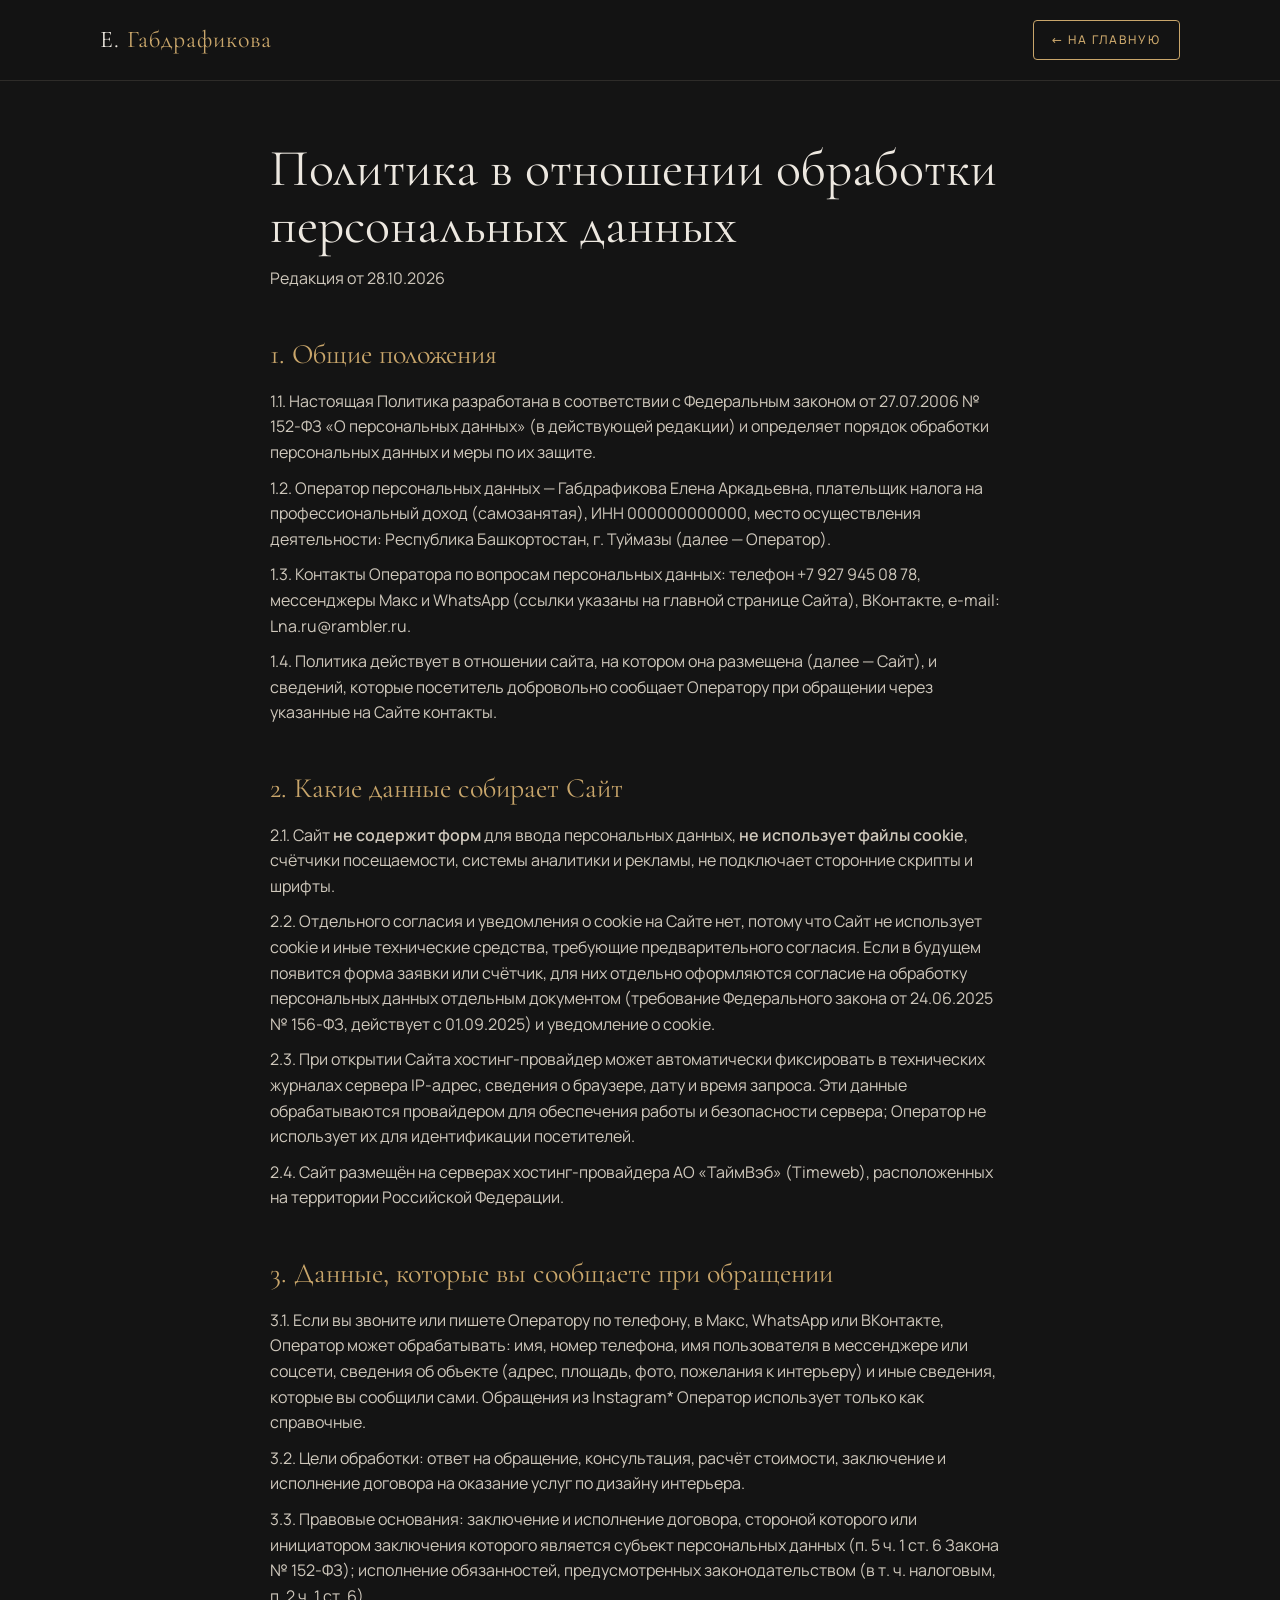
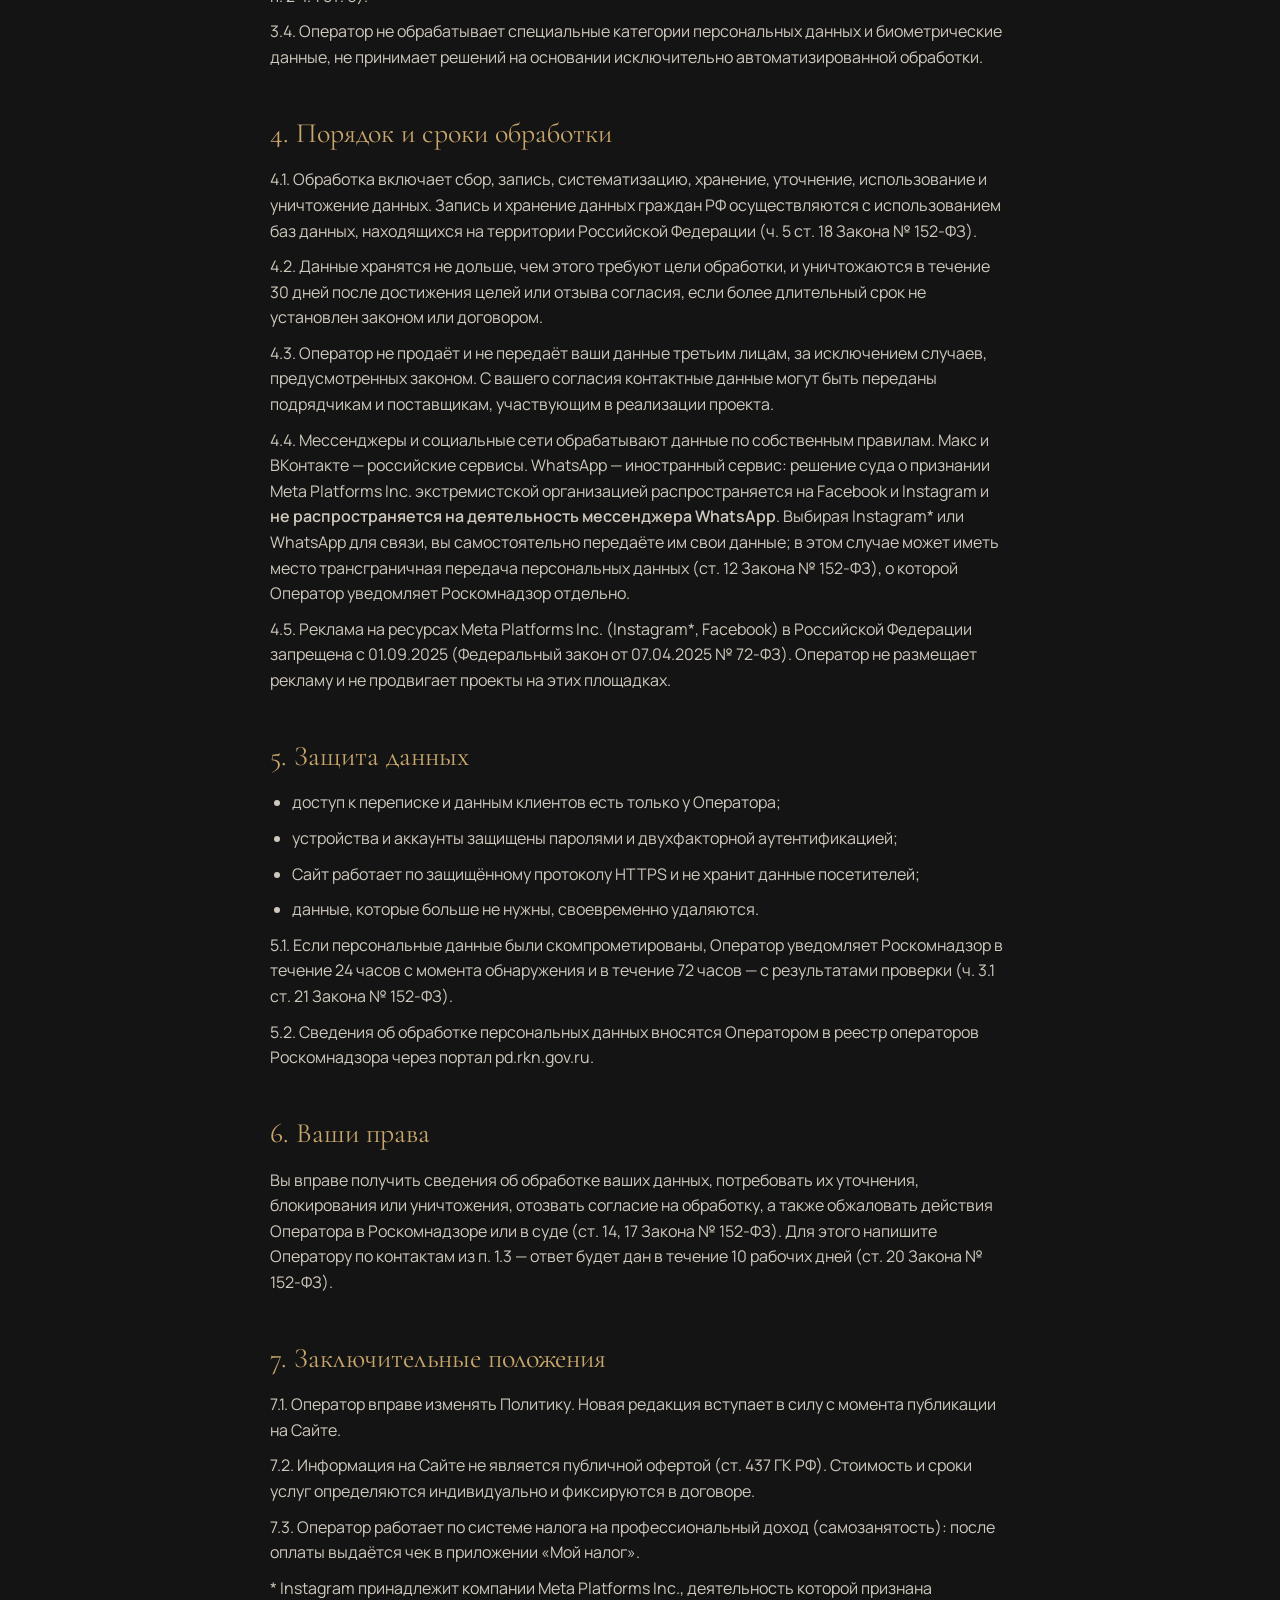
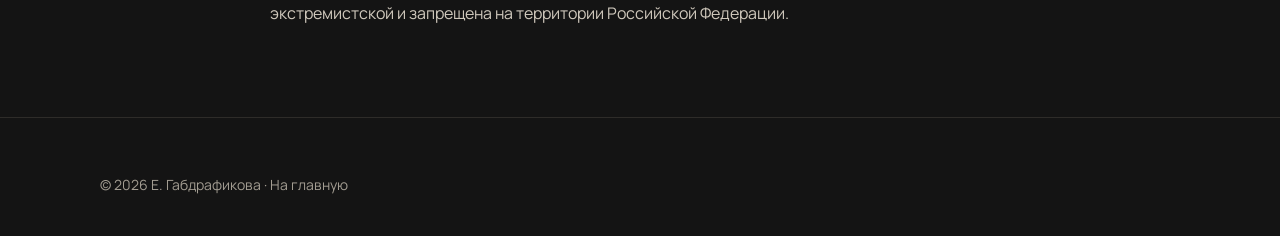
==== commit 55c4614f: "обновил сайт" ====
--- a/privacy.html
+++ b/privacy.html
@@ -22,15 +22,15 @@
 </header>
 <main class="doc">
 <div class="container">
-<!-- ЗАМЕНИТЬ: ИНН, телефон, e-mail и дату редакции. Ссылки на мессенджеры приведены на главной странице
+<!-- ЗАМЕНИТЬ: ИНН. Ссылки на мессенджеры приведены на главной странице
      Сайта — здесь их дублировать не нужно. Перед публикацией рекомендуется показать текст юристу. -->
 <h1>Политика в отношении обработки персональных данных</h1>
-<p class="muted">Редакция от 21.10.2026</p>
+<p class="muted">Редакция от 28.10.2026</p>
 
 <h2>1. Общие положения</h2>
 <p>1.1. Настоящая Политика разработана в соответствии с Федеральным законом от 27.07.2006 № 152-ФЗ «О персональных данных» (в действующей редакции) и определяет порядок обработки персональных данных и меры по их защите.</p>
 <p>1.2. Оператор персональных данных — Габдрафикова Елена Аркадьевна, плательщик налога на профессиональный доход (самозанятая), ИНН 000000000000, место осуществления деятельности: Республика Башкортостан, г. Туймазы (далее — Оператор).</p>
-<p>1.3. Контакты Оператора по вопросам персональных данных: телефон +7 (900) 000-00-00, мессенджеры MAX, Telegram и WhatsApp (ссылки указаны на главной странице Сайта), ВКонтакте, e-mail: hello@example.ru.</p>
+<p>1.3. Контакты Оператора по вопросам персональных данных: телефон +7 927 945 08 78, мессенджеры Макс и WhatsApp (ссылки указаны на главной странице Сайта), ВКонтакте, e-mail: Lna.ru@rambler.ru.</p>
 <p>1.4. Политика действует в отношении сайта, на котором она размещена (далее — Сайт), и сведений, которые посетитель добровольно сообщает Оператору при обращении через указанные на Сайте контакты.</p>
 
 <h2>2. Какие данные собирает Сайт</h2>
@@ -41,7 +41,7 @@
 <p>2.4. Сайт размещён на серверах хостинг-провайдера АО «ТаймВэб» (Timeweb), расположенных на территории Российской Федерации.</p>
 
 <h2>3. Данные, которые вы сообщаете при обращении</h2>
-<p>3.1. Если вы звоните или пишете Оператору по телефону, в MAX, Telegram, WhatsApp или ВКонтакте, Оператор может обрабатывать: имя, номер телефона, имя пользователя в мессенджере или соцсети, сведения об объекте (адрес, площадь, фото, пожелания к интерьеру) и иные сведения, которые вы сообщили сами. Обращения из Instagram* Оператор использует только как справочные.</p>
+<p>3.1. Если вы звоните или пишете Оператору по телефону, в Макс, WhatsApp или ВКонтакте, Оператор может обрабатывать: имя, номер телефона, имя пользователя в мессенджере или соцсети, сведения об объекте (адрес, площадь, фото, пожелания к интерьеру) и иные сведения, которые вы сообщили сами. Обращения из Instagram* Оператор использует только как справочные.</p>
 <p>3.2. Цели обработки: ответ на обращение, консультация, расчёт стоимости, заключение и исполнение договора на оказание услуг по дизайну интерьера.</p>
 <p>3.3. Правовые основания: заключение и исполнение договора, стороной которого или инициатором заключения которого является субъект персональных данных (п. 5 ч. 1 ст. 6 Закона № 152-ФЗ); исполнение обязанностей, предусмотренных законодательством (в т. ч. налоговым, п. 2 ч. 1 ст. 6).</p>
 <p>3.4. Оператор не обрабатывает специальные категории персональных данных и биометрические данные, не принимает решений на основании исключительно автоматизированной обработки.</p>
@@ -50,7 +50,7 @@
 <p>4.1. Обработка включает сбор, запись, систематизацию, хранение, уточнение, использование и уничтожение данных. Запись и хранение данных граждан РФ осуществляются с использованием баз данных, находящихся на территории Российской Федерации (ч. 5 ст. 18 Закона № 152-ФЗ).</p>
 <p>4.2. Данные хранятся не дольше, чем этого требуют цели обработки, и уничтожаются в течение 30 дней после достижения целей или отзыва согласия, если более длительный срок не установлен законом или договором.</p>
 <p>4.3. Оператор не продаёт и не передаёт ваши данные третьим лицам, за исключением случаев, предусмотренных законом. С вашего согласия контактные данные могут быть переданы подрядчикам и поставщикам, участвующим в реализации проекта.</p>
-<p>4.4. Мессенджеры и социальные сети обрабатывают данные по собственным правилам. MAX и ВКонтакте — российские сервисы. WhatsApp — иностранный сервис: решение суда о признании Meta Platforms Inc. экстремистской организацией распространяется на Facebook и Instagram и <b>не распространяется на деятельность мессенджера WhatsApp</b>. Telegram — иностранный сервис, зарегистрированный за пределами Российской Федерации. Выбирая Instagram*, WhatsApp или Telegram для связи, вы самостоятельно передаёте им свои данные; в этом случае может иметь место трансграничная передача персональных данных (ст. 12 Закона № 152-ФЗ), о которой Оператор уведомляет Роскомнадзор отдельно.</p>
+<p>4.4. Мессенджеры и социальные сети обрабатывают данные по собственным правилам. Макс и ВКонтакте — российские сервисы. WhatsApp — иностранный сервис: решение суда о признании Meta Platforms Inc. экстремистской организацией распространяется на Facebook и Instagram и <b>не распространяется на деятельность мессенджера WhatsApp</b>. Выбирая Instagram* или WhatsApp для связи, вы самостоятельно передаёте им свои данные; в этом случае может иметь место трансграничная передача персональных данных (ст. 12 Закона № 152-ФЗ), о которой Оператор уведомляет Роскомнадзор отдельно.</p>
 <p>4.5. Реклама на ресурсах Meta Platforms Inc. (Instagram*, Facebook) в Российской Федерации запрещена с 01.09.2025 (Федеральный закон от 07.04.2025 № 72-ФЗ). Оператор не размещает рекламу и не продвигает проекты на этих площадках.</p>
 
 <h2>5. Защита данных</h2>
--- a/assets/css/style.css
+++ b/assets/css/style.css
@@ -120,6 +120,19 @@
 .section--alt .step__dot{background:var(--surface)}
 .step h3{font-family:var(--serif);font-weight:400;font-size:22px;line-height:1.15;margin:20px 0 8px}
 .step p{font-size:14px;color:var(--muted)}
+.steps__link{display:inline-flex;align-items:center;gap:10px;margin-top:40px;padding-bottom:4px;border-bottom:1px solid var(--line-2);font-size:14px;letter-spacing:.04em;color:var(--gold);transition:border-color .2s,color .2s}
+.steps__link:hover{border-color:var(--gold);color:var(--gold-2)}
+
+/* Процесс: видео */
+#process .h2{margin-bottom:24px}
+#process .lead{margin-bottom:24px}
+.process-grid{display:grid;grid-template-columns:repeat(2,minmax(0,1fr));gap:40px;max-width:700px;margin:0 auto}
+.process-card{margin:0;width:100%;max-width:330px;justify-self:center}
+.process-card video{width:100%;height:auto;aspect-ratio:9/16;object-fit:cover;display:block;background:var(--surface);border:1px solid var(--line);border-radius:var(--radius)}
+.process-card video:fullscreen{width:100vw;height:100vh;max-width:none;max-height:none;aspect-ratio:auto;object-fit:contain;background:#000;border:0;border-radius:0}
+.process-card video:-webkit-full-screen{width:100vw;height:100vh;max-width:none;max-height:none;aspect-ratio:auto;object-fit:contain;background:#000;border:0;border-radius:0}
+.process-card figcaption{margin-top:14px;font-size:14px;line-height:1.5;color:var(--muted)}
+@media (max-width:760px){.process-grid{grid-template-columns:1fr;max-width:360px;gap:32px}.process-card{max-width:360px}}
 
 /* Портфолио */
 .filters{display:flex;flex-wrap:wrap;gap:10px;margin:-16px 0 40px}
@@ -185,17 +198,25 @@
 
 /* Отзывы */
 .slider{position:relative}
-.slider__track{display:grid;grid-auto-flow:column;grid-auto-columns:calc((100% - 48px)/3);gap:24px;overflow-x:auto;scroll-snap-type:x mandatory;scrollbar-width:none;padding-bottom:4px}
+.slider__track{display:grid;grid-auto-flow:column;grid-auto-columns:calc((100% - 48px)/3);align-items:start;gap:24px;overflow-x:auto;scroll-snap-type:x mandatory;scrollbar-width:none;padding-bottom:4px}
 .slider__track::-webkit-scrollbar{display:none}
-.review{scroll-snap-align:start;border:1px solid var(--line);padding:36px 32px;display:flex;flex-direction:column;background:var(--bg)}
+.review{scroll-snap-align:start;border:1px solid var(--line);padding:36px 32px;display:flex;flex-direction:column;background:var(--bg);min-height:var(--review-h,0)}
 .review__q{font-family:var(--serif);font-size:56px;line-height:.6;color:var(--gold);height:28px}
 .review p{color:var(--soft);font-size:15px;flex:1;margin:12px 0 24px}
 .review b{font-weight:500;display:block}
 .review small{color:var(--muted);font-size:13px}
-.demo{display:inline-block;font-size:11px;letter-spacing:.12em;text-transform:uppercase;color:var(--bg);background:var(--muted);padding:2px 8px;margin-bottom:14px;align-self:flex-start}
+/* Длинный отзыв обрезается, только когда JS добавил кнопку «Показать ещё» */
+#reviews{--review-clamp:288px}
+.js .review.has-more p{max-height:var(--review-clamp);overflow:hidden}
+.js .review.is-open p{max-height:none;overflow:visible}
+@media (max-width:600px){#reviews{--review-clamp:312px}}
+.review__more{align-self:flex-start;margin:-10px 0 18px;padding:0 0 2px;border:0;border-bottom:1px solid var(--line-2);background:none;color:var(--gold);font:inherit;font-size:13px;letter-spacing:.04em;transition:border-color .2s}
+.review__more:hover{border-color:var(--gold)}
 .slider__ctrl{display:flex;gap:10px;justify-content:flex-end;margin-top:24px}
-.slider__ctrl button{width:48px;height:48px;border:1px solid var(--line-2);background:none;border-radius:50%;font-size:18px}
+.slider__ctrl button{width:48px;height:48px;border:1px solid var(--line-2);background:none;border-radius:50%;font-size:18px;display:grid;place-items:center;transition:transform .12s ease,border-color .2s,color .2s,background-color .2s}
+.slider__ctrl button svg{width:20px;height:20px;display:block}
 .slider__ctrl button:hover{border-color:var(--gold);color:var(--gold)}
+.slider__ctrl button:active{transform:scale(.9);border-color:var(--gold);color:var(--gold);background:rgba(201,166,107,.14)}
 
 /* FAQ */
 .faq{max-width:860px}
@@ -255,11 +276,12 @@
 .fab.is-open .fab__menu a:nth-child(1){transition-delay:.25s}
 
 /* Кнопка «Наверх» — по центру экрана, в том же стиле, что плавающая кнопка */
-.to-top{position:fixed;right:24px;top:50%;z-index:89;width:56px;height:56px;margin-top:-28px;border-radius:50%;background:var(--gold);color:var(--bg);border:0;display:grid;place-items:center;box-shadow:0 6px 24px rgba(0,0,0,.4);opacity:0;visibility:hidden;pointer-events:none;transform:translateY(10px);transition:opacity .25s,transform .25s}
+.to-top{position:fixed;right:24px;top:50%;z-index:89;width:56px;height:56px;margin-top:-28px;border-radius:50%;background:var(--gold);color:var(--bg);border:0;display:grid;place-items:center;box-shadow:0 6px 24px rgba(0,0,0,.4);opacity:0;visibility:hidden;pointer-events:none;transform:translateY(10px);transition:opacity .25s,transform .25s,scale .12s,background-color .2s}
 .to-top svg{width:24px;height:24px}
 .to-top.is-visible{opacity:1;visibility:visible;pointer-events:auto;transform:translateY(0)}
 .to-top.is-hidden{opacity:0;visibility:hidden;pointer-events:none}
 .to-top:hover{background:var(--gold-2)}
+.to-top:active{scale:.9;background:var(--gold-2)}
 .to-top:focus-visible{outline:2px solid var(--gold);outline-offset:3px}
 
 /* Документ (политика) */
@@ -413,6 +435,12 @@
 @media (min-width:961px){
   #reviews{content-visibility:auto;contain-intrinsic-size:auto 820px}
 }
+/* Стрелки уходят в правый рельс по центру карточек; от 1280px, чтобы не
+   пересекаться с плавающей кнопкой «Наверх» у правого края экрана */
+@media (min-width:1280px){
+  #reviews .slider{padding-right:72px}
+  #reviews .slider__ctrl{position:absolute;right:0;top:50%;transform:translateY(-50%);flex-direction:column-reverse;justify-content:center;margin-top:0}
+}
 
 /* Печатная версия: без интерактивных блоков */
 @media print{
